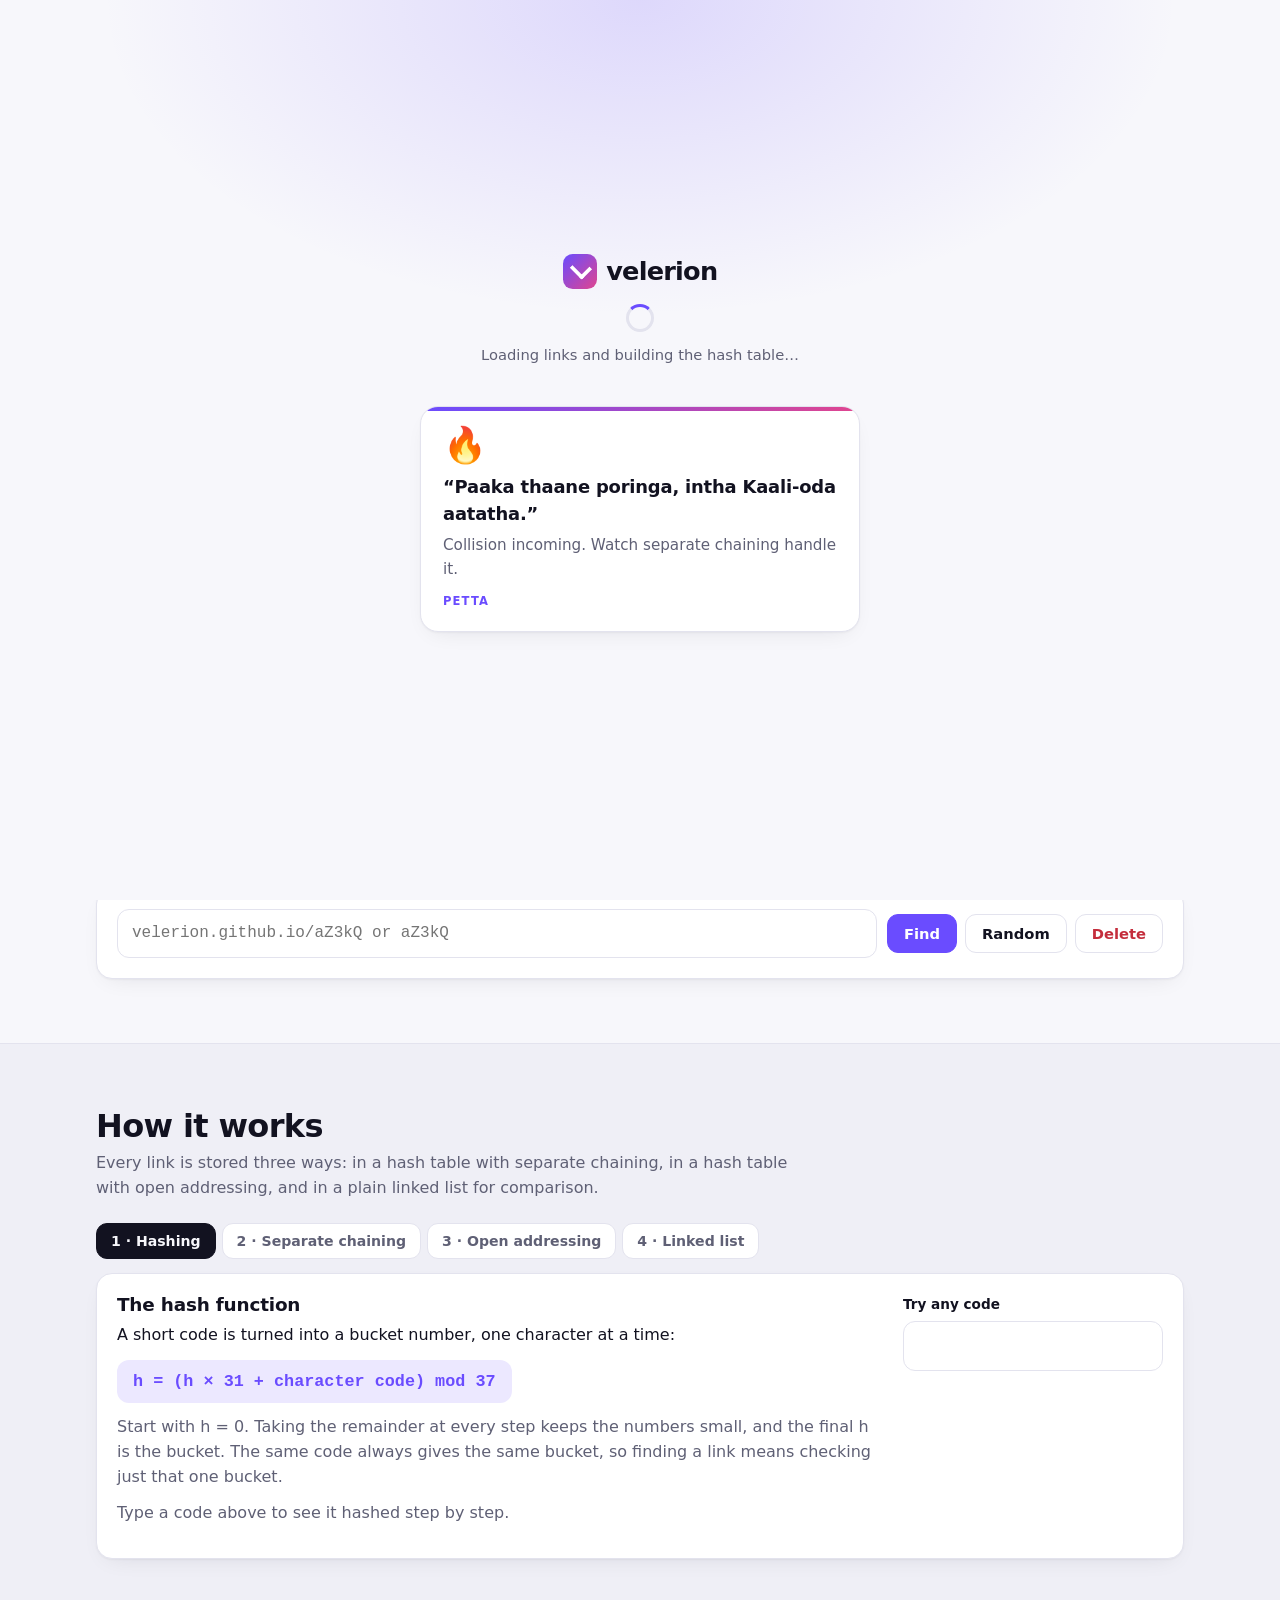
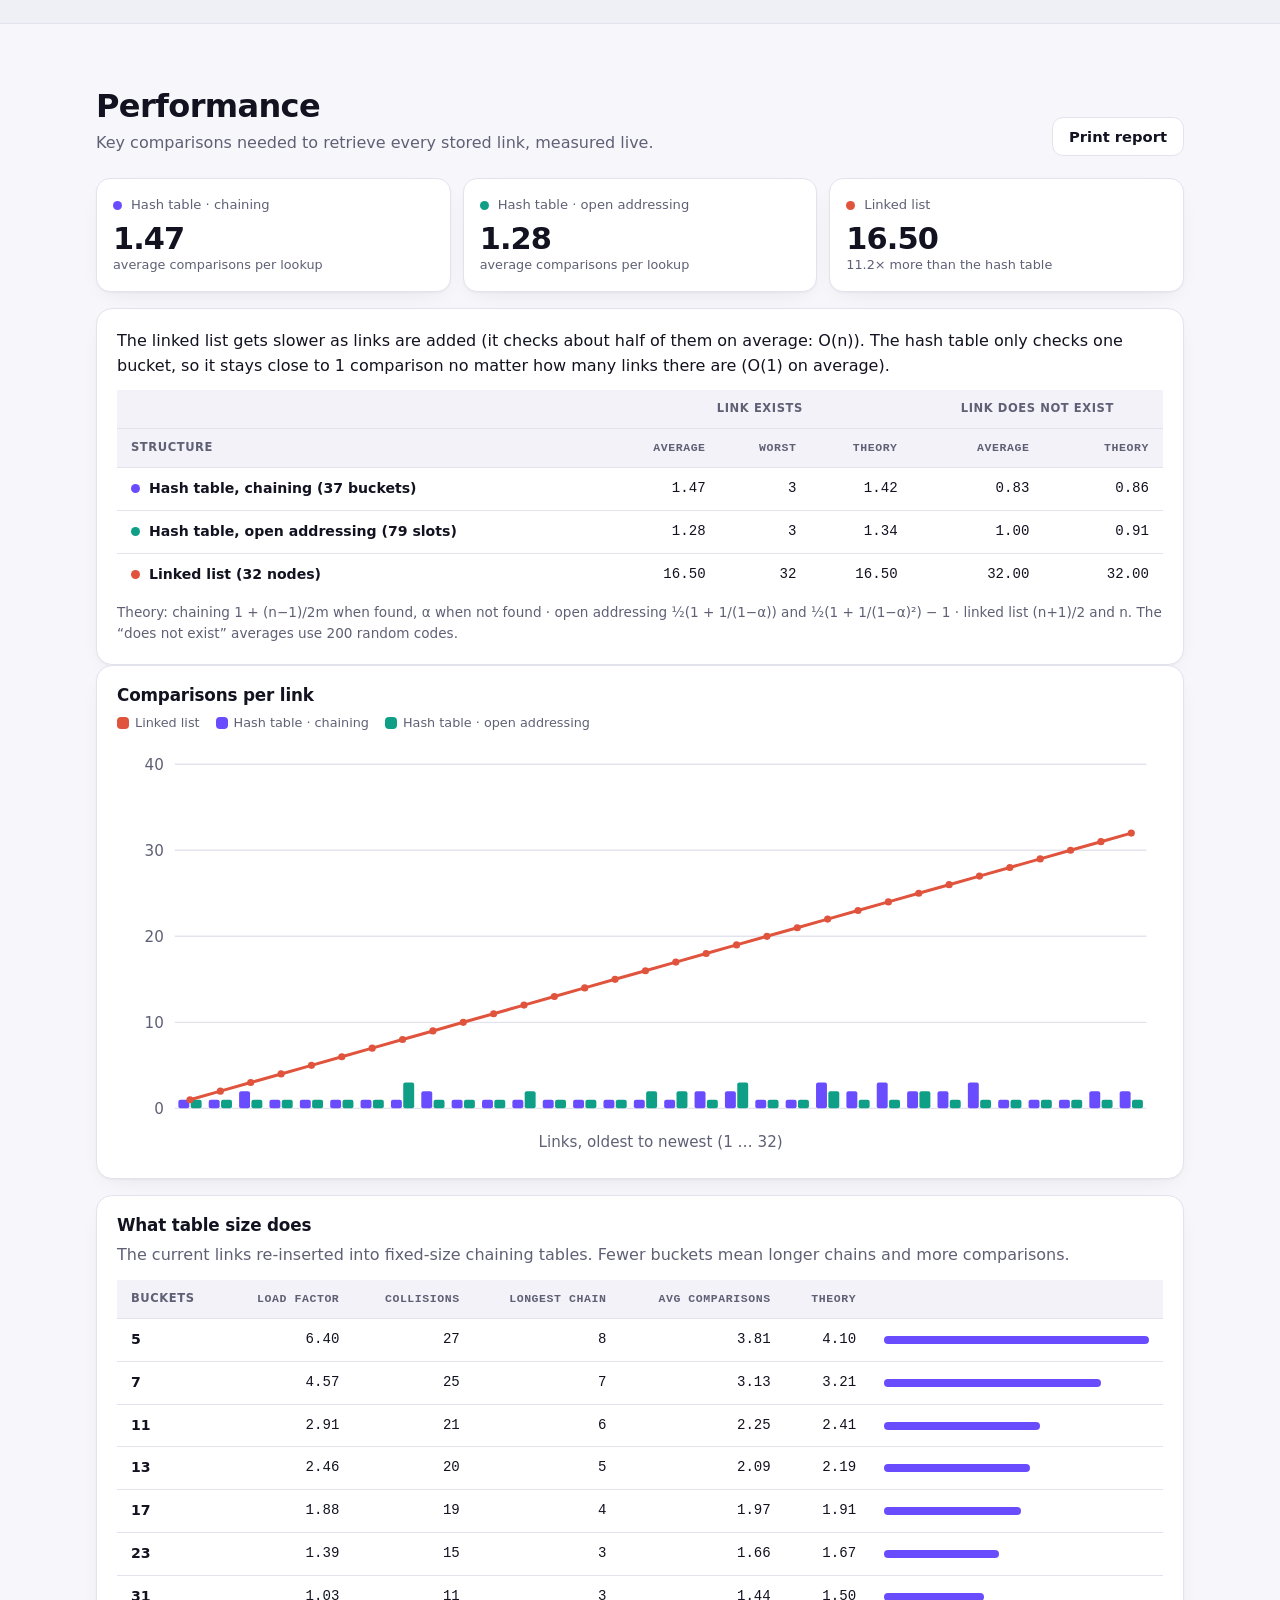
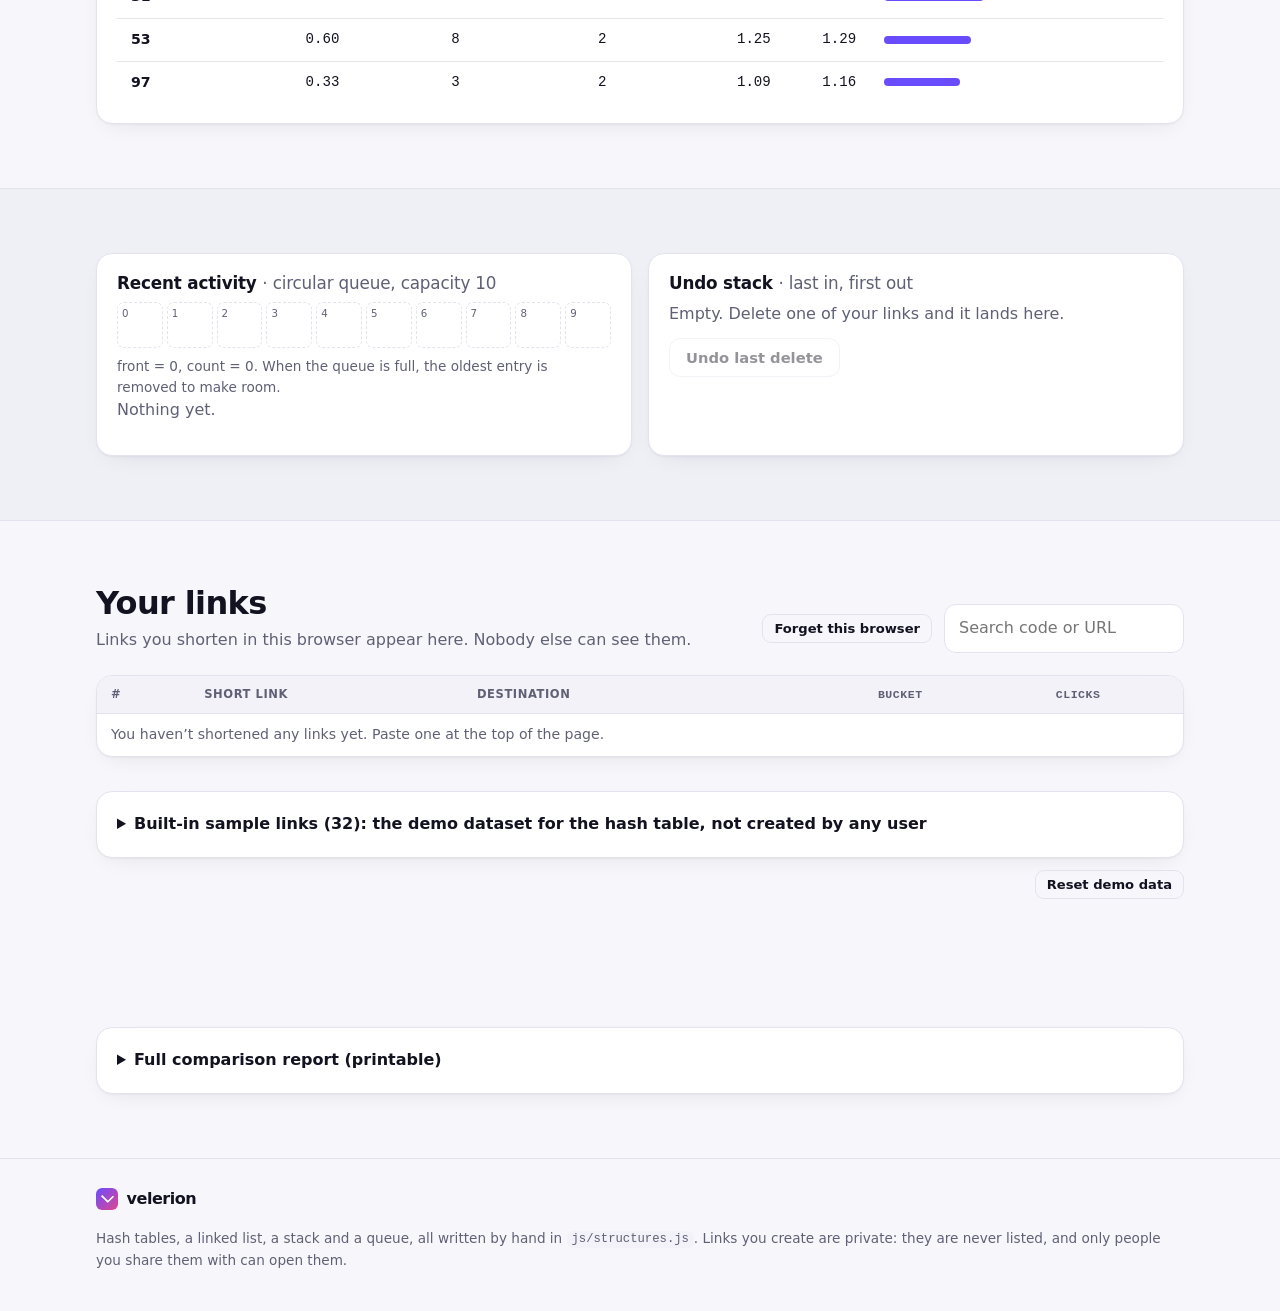
==== index.html @ 76ddf767 "Velerion: URL shortener built on a hand-written hash table Hash tables (chaining and open addressing" ====
<!doctype html>
<html lang="en">
<head>
  <meta charset="utf-8">
  <meta name="viewport" content="width=device-width, initial-scale=1">
  <meta http-equiv="Content-Security-Policy" content="default-src 'self'; script-src 'self'; style-src 'self'; img-src 'self' data:; font-src 'self'; connect-src 'self' https://*.supabase.co; base-uri 'none'; form-action 'none'; object-src 'none'; frame-src 'none'; manifest-src 'self'">
  <meta name="referrer" content="no-referrer">
  <title>Velerion · Short links, hashed in plain sight</title>
  <meta name="description" content="A free URL shortener built on a hand-written hash table. See every hash, collision and comparison as it happens.">
  <meta name="theme-color" content="#0d0d14">
  <meta property="og:title" content="Velerion · Short links, hashed in plain sight">
  <meta property="og:description" content="A URL shortener built on a hand-written hash table, with a linked-list baseline and live comparison counts.">
  <meta property="og:type" content="website">
  <link rel="icon" href="data:image/svg+xml,%3Csvg xmlns='http://www.w3.org/2000/svg' viewBox='0 0 32 32'%3E%3Crect width='32' height='32' rx='9' fill='%237c5cff'/%3E%3Cpath d='M9 10l7 13 7-13' stroke='white' stroke-width='3.2' fill='none' stroke-linecap='round' stroke-linejoin='round'/%3E%3C/svg%3E">
  <link rel="stylesheet" href="/css/style.css">
</head>
<body>
  <!-- Loading screen (first load) -->
  <div id="loader" class="screen">
    <div class="screen-inner">
      <div class="logo big"><span class="logo-mark" aria-hidden="true"></span>velerion</div>
      <div class="spinner" aria-hidden="true"></div>
      <p class="screen-status" id="loader-status">Loading links and building the hash table…</p>
      <div class="meme-slot" id="loader-meme"></div>
    </div>
  </div>

  <!-- Redirect screen (opened through a short link) -->
  <div id="redirect" class="screen" hidden>
    <div class="screen-inner">
      <div class="logo big"><span class="logo-mark" aria-hidden="true"></span>velerion</div>
      <p class="eyebrow" id="redirect-eyebrow">Looking up your link…</p>
      <h1 class="redirect-host" id="redirect-host"></h1>
      <p class="redirect-url" id="redirect-url"></p>
      <div class="progress" id="redirect-progress" hidden><span></span></div>
      <p class="redirect-stats" id="redirect-stats"></p>
      <div class="redirect-actions">
        <a id="redirect-go" class="btn primary" hidden rel="noopener noreferrer">Go now</a>
        <button id="redirect-stay" class="btn ghost" type="button">Cancel</button>
      </div>
      <div class="meme-slot" id="redirect-meme"></div>
    </div>
  </div>

  <a class="skip" href="#main">Skip to content</a>

  <header class="nav">
    <div class="wrap nav-inner">
      <a class="logo" href="#top" aria-label="Velerion home"><span class="logo-mark" aria-hidden="true"></span>velerion</a>
      <nav class="nav-links" aria-label="Sections">
        <a href="#lookup">Find</a>
        <a href="#inside">How it works</a>
        <a href="#performance">Performance</a>
        <a href="#links">Your links</a>
      </nav>
      <span id="mode-badge" class="pill"></span>
    </div>
  </header>

  <main id="main">
    <section class="hero" id="top">
      <div class="wrap hero-inner">
        <p class="eyebrow">Free URL shortener · DSA Micro Project 02</p>
        <h1>Short links,<br><span class="grad">hashed in plain sight.</span></h1>
        <p class="lede">Paste a long URL to get a short one. Then see exactly how a hand-written hash table stores it, resolves collisions and finds it again.</p>

        <form id="shorten-form" class="shortener" autocomplete="off" novalidate>
          <label class="sr-only" for="long-url">Long URL</label>
          <div class="shortener-row">
            <input id="long-url" type="url" inputmode="url" placeholder="Paste a long link, e.g. https://example.com/a/very/long/path" maxlength="2048" required>
            <button class="btn primary lg" type="submit" id="shorten-btn">Shorten</button>
          </div>
          <details class="alias">
            <summary>Choose your own ending (optional)</summary>
            <div class="alias-row">
              <span class="alias-prefix" id="alias-prefix">velerion.github.io/</span>
              <label class="sr-only" for="alias">Custom ending</label>
              <input id="alias" type="text" placeholder="my-link" maxlength="24" spellcheck="false">
            </div>
            <p class="hint">Letters, numbers, “-” and “_”, up to 24 characters.</p>
          </details>
        </form>

        <div id="result" class="result" hidden></div>
        <div class="stats" id="stats"></div>
      </div>
    </section>

    <section class="section" id="lookup">
      <div class="wrap">
        <div class="section-head">
          <h2>Find or delete a link</h2>
          <p>Paste a short link or just its code. All three data structures search for it, and each one's comparison count is shown. You can delete only links created in this browser.</p>
        </div>
        <form id="lookup-form" class="card lookup" autocomplete="off" novalidate>
          <label class="sr-only" for="lookup-code">Short link or code</label>
          <input id="lookup-code" type="text" placeholder="velerion.github.io/aZ3kQ or aZ3kQ" maxlength="200" spellcheck="false">
          <div class="lookup-actions">
            <button class="btn primary" type="submit">Find</button>
            <button class="btn" type="button" id="random-btn">Random</button>
            <button class="btn danger" type="button" id="delete-btn">Delete</button>
          </div>
        </form>
        <div id="lookup-result"></div>
      </div>
    </section>

    <section class="section alt" id="inside">
      <div class="wrap">
        <div class="section-head">
          <h2>How it works</h2>
          <p>Every link is stored three ways: in a hash table with separate chaining, in a hash table with open addressing, and in a plain linked list for comparison.</p>
        </div>

        <div class="tabs" role="tablist" aria-label="Data structures">
          <button class="tab" role="tab" type="button" data-view="hash" id="tab-hash">1 · Hashing</button>
          <button class="tab" role="tab" type="button" data-view="chain" id="tab-chain">2 · Separate chaining</button>
          <button class="tab" role="tab" type="button" data-view="open" id="tab-open">3 · Open addressing</button>
          <button class="tab" role="tab" type="button" data-view="list" id="tab-list">4 · Linked list</button>
        </div>

        <div class="card panel" id="panel-hash" role="tabpanel" aria-labelledby="tab-hash">
          <div class="explain">
            <div>
              <h3>The hash function</h3>
              <p>A short code is turned into a bucket number, one character at a time:</p>
              <p class="formula">h = (h × 31 + character code) mod <span id="formula-m">m</span></p>
              <p class="muted">Start with h = 0. Taking the remainder at every step keeps the numbers small, and the final h is the bucket. The same code always gives the same bucket, so finding a link means checking just that one bucket.</p>
            </div>
            <div class="try">
              <label for="hash-input">Try any code</label>
              <input id="hash-input" type="text" maxlength="24" spellcheck="false">
            </div>
          </div>
          <div id="hash-steps"></div>
        </div>

        <div class="card panel" id="panel-chain" role="tabpanel" aria-labelledby="tab-chain" hidden>
          <div class="panel-head">
            <div>
              <h3>Separate chaining</h3>
              <p class="muted">Each bucket is a small linked list. When two codes land in the same bucket (a <strong>collision</strong>), the new one is added to the end of that bucket's chain. <strong>Growth rule:</strong> when there are more links than buckets, the table doubles in size (to the next prime) and every link is re-hashed.</p>
            </div>
            <button class="btn" type="button" id="collide-btn">Force a collision</button>
          </div>
          <ul class="growth" id="chain-growth"></ul>
          <div id="chain-viz" class="chain-viz"></div>
        </div>

        <div class="card panel" id="panel-open" role="tabpanel" aria-labelledby="tab-open" hidden>
          <h3>Open addressing (linear probing)</h3>
          <p class="muted">One link per slot. If a code's home slot is taken, try the next slot, then the next, until one is free. A deleted slot keeps a <strong>tombstone</strong> so later searches don't stop early. <strong>Growth rule:</strong> once 70% of slots are used, the table doubles (to the next prime) and every link is re-inserted.</p>
          <ul class="growth" id="oa-growth"></ul>
          <div class="legend">
            <span><i class="sw sw-home"></i>in its home slot</span>
            <span><i class="sw sw-moved"></i>moved by a collision</span>
            <span><i class="sw sw-tomb"></i>tombstone</span>
            <span><i class="sw sw-path"></i>last search path</span>
          </div>
          <div id="oa-viz" class="oa-viz"></div>
        </div>

        <div class="card panel" id="panel-list" role="tabpanel" aria-labelledby="tab-list" hidden>
          <h3>Linked list (the baseline)</h3>
          <p class="muted">The same links in one chain, oldest first. There is no shortcut: a search starts at <code>head</code> and checks each node in turn, so the last link needs as many comparisons as there are links.</p>
          <div id="list-viz" class="list-viz"></div>
        </div>
      </div>
    </section>

    <section class="section" id="performance">
      <div class="wrap">
        <div class="section-head row-head">
          <div>
            <h2>Performance</h2>
            <p>Key comparisons needed to retrieve every stored link, measured live.</p>
          </div>
          <button class="btn" id="print-btn" type="button">Print report</button>
        </div>
        <div id="bench-summary"></div>
        <div class="card">
          <h3>Comparisons per link</h3>
          <div id="bench-chart" class="chart"></div>
        </div>
        <div class="card">
          <h3>What table size does</h3>
          <p class="muted">The current links re-inserted into fixed-size chaining tables. Fewer buckets mean longer chains and more comparisons.</p>
          <div id="bench-load"></div>
        </div>
      </div>
    </section>

    <section class="section alt" id="activity">
      <div class="wrap two-col">
        <div class="card">
          <h3>Recent activity <span class="muted">· circular queue, capacity 10</span></h3>
          <div id="queue-viz"></div>
        </div>
        <div class="card">
          <h3>Undo stack <span class="muted">· last in, first out</span></h3>
          <div id="stack-viz"></div>
          <button class="btn" type="button" id="undo-btn">Undo last delete</button>
        </div>
      </div>
    </section>

    <section class="section" id="links">
      <div class="wrap">
        <div class="section-head row-head">
          <div>
            <h2>Your links</h2>
            <p id="links-count"></p>
          </div>
          <div class="table-tools">
            <button class="btn small ghost" id="forget-btn" type="button">Forget this browser</button>
            <label class="sr-only" for="filter">Search your links</label>
            <input id="filter" type="search" placeholder="Search code or URL" maxlength="100">
          </div>
        </div>
        <div class="card flush"><div class="table-wrap"><table class="links" id="links-table"></table></div></div>
        <div class="pager" id="pager"></div>
        <details class="card samples" id="samples">
          <summary>Built-in sample links (<span id="samples-count">32</span>): the demo dataset for the hash table, not created by any user</summary>
          <p class="muted">The project needs at least 30 entries to show collisions, so the hash table starts with these public reference links. Other people's links are private and are never shown here.</p>
          <div class="table-wrap"><table class="links" id="samples-table"></table></div>
        </details>
        <div class="row end"><button class="btn small ghost" id="reset-btn" type="button" hidden>Reset demo data</button></div>
      </div>
    </section>

    <section class="section" id="report-section">
      <div class="wrap">
        <details id="report-details" class="card">
          <summary>Full comparison report (printable)</summary>
          <div id="report-body"></div>
        </details>
      </div>
    </section>
  </main>

  <footer class="footer">
    <div class="wrap footer-inner">
      <span class="logo small"><span class="logo-mark" aria-hidden="true"></span>velerion</span>
      <span class="muted">Hash tables, a linked list, a stack and a queue, all written by hand in <code>js/structures.js</code>. Links you create are private: they are never listed, and only people you share them with can open them.</span>
    </div>
  </footer>

  <div class="toasts" id="toasts" aria-live="polite"></div>

  <script src="/js/config.js"></script>
  <script src="/js/structures.js"></script>
  <script src="/js/seed.js"></script>
  <script src="/js/memes.js"></script>
  <script src="/js/storage.js"></script>
  <script src="/js/app.js"></script>
</body>
</html>
---- css/style.css ----
/* ------------------------------------------------------------------ */
/* Tokens                                                              */
/* ------------------------------------------------------------------ */
:root {
  --bg: #f7f7fb;
  --bg-alt: #efeff6;
  --surface: #ffffff;
  --surface-2: #f2f2f8;
  --border: #e3e3ee;
  --text: #121220;
  --muted: #5f6075;
  --accent: #6a4cff;
  --accent-2: #e0458f;
  --accent-soft: #ece8ff;
  --on-accent: #ffffff;
  --ok: #138a52;
  --ok-soft: #e3f6ec;
  --warn: #a35700;
  --warn-soft: #fff0da;
  --err: #c42d3c;
  --err-soft: #fde7ea;
  --c-chain: #6a4cff;
  --c-oa: #0e9f86;
  --c-list: #e0533d;
  --path: #f2b705;
  --path-soft: #fff6d2;
  --shadow: 0 1px 2px rgba(18, 18, 32, 0.04), 0 8px 24px -12px rgba(18, 18, 32, 0.12);
  --radius: 16px;
  --font: system-ui, -apple-system, 'Segoe UI', Roboto, 'Helvetica Neue', Arial, sans-serif;
  --mono: ui-monospace, 'Cascadia Code', 'SF Mono', Menlo, Consolas, monospace;
  color-scheme: light;
}

@media (prefers-color-scheme: dark) {
  :root:not([data-theme='light']) {
    --bg: #0d0d14;
    --bg-alt: #11111a;
    --surface: #16161f;
    --surface-2: #1d1d29;
    --border: #2a2a3a;
    --text: #ececf4;
    --muted: #9c9cb2;
    --accent: #8e75ff;
    --accent-2: #ff5fa8;
    --accent-soft: #241e45;
    --ok: #45c98a;
    --ok-soft: #13291f;
    --warn: #f3a640;
    --warn-soft: #2d2111;
    --err: #ff6b78;
    --err-soft: #341820;
    --c-chain: #8e75ff;
    --c-oa: #2fd1b3;
    --c-list: #ff7a63;
    --path: #f5c842;
    --path-soft: #332a0c;
    --shadow: 0 1px 2px rgba(0, 0, 0, 0.3), 0 10px 30px -14px rgba(0, 0, 0, 0.6);
    color-scheme: dark;
  }
}

:root[data-theme='dark'] {
  --bg: #0d0d14;
  --bg-alt: #11111a;
  --surface: #16161f;
  --surface-2: #1d1d29;
  --border: #2a2a3a;
  --text: #ececf4;
  --muted: #9c9cb2;
  --accent: #8e75ff;
  --accent-2: #ff5fa8;
  --accent-soft: #241e45;
  --ok: #45c98a;
  --ok-soft: #13291f;
  --warn: #f3a640;
  --warn-soft: #2d2111;
  --err: #ff6b78;
  --err-soft: #341820;
  --c-chain: #8e75ff;
  --c-oa: #2fd1b3;
  --c-list: #ff7a63;
  --path: #f5c842;
  --path-soft: #332a0c;
  --shadow: 0 1px 2px rgba(0, 0, 0, 0.3), 0 10px 30px -14px rgba(0, 0, 0, 0.6);
  color-scheme: dark;
}

/* ------------------------------------------------------------------ */
/* Base                                                                */
/* ------------------------------------------------------------------ */
* { box-sizing: border-box; }
html { scroll-behavior: smooth; scroll-padding-top: 72px; }
body { margin: 0; background: var(--bg); color: var(--text); font: 16px/1.55 var(--font); -webkit-font-smoothing: antialiased; }
a { color: var(--accent); text-underline-offset: 3px; }
code, .mono { font-family: var(--mono); font-size: 0.9em; }
code { background: var(--surface-2); padding: 0.1em 0.4em; border-radius: 6px; }
h1, h2, h3 { letter-spacing: -0.02em; line-height: 1.15; }
h2 { font-size: clamp(1.5rem, 3vw, 2rem); margin: 0 0 0.4rem; }
h3 { font-size: 1.05rem; margin: 0 0 0.5rem; letter-spacing: -0.01em; }
p { margin: 0 0 0.75rem; }
.muted { color: var(--muted); font-weight: 400; }
.hint { color: var(--muted); font-size: 0.85rem; margin: 0.4rem 0 0; }
.sr-only { position: absolute; width: 1px; height: 1px; padding: 0; margin: -1px; overflow: hidden; clip: rect(0 0 0 0); border: 0; }
.trunc { overflow: hidden; text-overflow: ellipsis; white-space: nowrap; }
[hidden] { display: none !important; }
:focus-visible { outline: 3px solid var(--accent); outline-offset: 2px; border-radius: 6px; }
.wrap { max-width: 1120px; margin: 0 auto; padding: 0 16px; }
.skip { position: absolute; left: -999px; top: 8px; background: var(--surface); padding: 8px 12px; border-radius: 8px; z-index: 100; }
.skip:focus { left: 8px; }

/* logo */
.logo { display: inline-flex; align-items: center; gap: 9px; font-weight: 800; font-size: 1.2rem; letter-spacing: -0.03em; color: var(--text); text-decoration: none; }
.logo.big { font-size: 1.6rem; }
.logo.small { font-size: 1rem; }
.logo-mark { width: 1.35em; height: 1.35em; border-radius: 0.38em; background: linear-gradient(135deg, var(--accent), var(--accent-2)); position: relative; flex: none; }
.logo-mark::after { content: ''; position: absolute; inset: 28% 26% 30%; border: solid #fff; border-width: 0 0.16em 0.16em 0; transform: rotate(45deg) translate(-10%, -18%); border-radius: 0 0 2px 0; }

/* buttons */
.btn {
  font: 600 0.92rem var(--font); padding: 10px 16px; border-radius: 11px; cursor: pointer; border: 1px solid var(--border);
  background: var(--surface); color: var(--text); text-decoration: none; display: inline-flex; align-items: center; justify-content: center;
  gap: 6px; transition: transform 0.08s ease, background 0.15s ease, border-color 0.15s ease; white-space: nowrap;
}
.btn:hover { border-color: color-mix(in srgb, var(--accent) 45%, var(--border)); }
.btn:active { transform: translateY(1px); }
.btn:disabled { opacity: 0.45; cursor: not-allowed; }
.btn.primary { background: var(--accent); border-color: var(--accent); color: var(--on-accent); }
.btn.primary:hover { filter: brightness(1.08); }
.btn.danger { color: var(--err); }
.btn.danger:hover { border-color: var(--err); background: var(--err-soft); }
.btn.ghost { background: transparent; }
.btn.lg { padding: 14px 24px; font-size: 1rem; border-radius: 13px; }
.btn.small { padding: 6px 11px; font-size: 0.82rem; border-radius: 9px; }
.btn.tiny { padding: 3px 9px; font-size: 0.76rem; border-radius: 7px; }
.btn.linkish { border: 0; background: none; color: var(--accent); padding: 4px 0; }

input[type='text'], input[type='url'], input[type='search'] {
  width: 100%; font: inherit; color: var(--text); background: var(--surface); border: 1px solid var(--border);
  border-radius: 12px; padding: 11px 14px; transition: border-color 0.15s, box-shadow 0.15s;
}
input:focus { outline: none; border-color: var(--accent); box-shadow: 0 0 0 4px var(--accent-soft); }
input[aria-invalid='true'] { border-color: var(--err); box-shadow: 0 0 0 4px var(--err-soft); }

.pill { font-size: 0.78rem; padding: 5px 11px; border-radius: 999px; background: var(--surface-2); color: var(--muted); white-space: nowrap; }
.pill.ok { background: var(--ok-soft); color: var(--ok); }
.pill.warn { background: var(--warn-soft); color: var(--warn); }

.card { background: var(--surface); border: 1px solid var(--border); border-radius: var(--radius); padding: 20px; box-shadow: var(--shadow); min-width: 0; }
.card + .card { margin-top: 16px; }
.card.flush { padding: 0; overflow: hidden; }

/* ------------------------------------------------------------------ */
/* Nav                                                                 */
/* ------------------------------------------------------------------ */
.nav { position: sticky; top: 0; z-index: 20; background: color-mix(in srgb, var(--bg) 82%, transparent); backdrop-filter: blur(12px); border-bottom: 1px solid var(--border); }
.nav-inner { display: flex; align-items: center; gap: 20px; height: 60px; }
.nav-links { display: flex; gap: 4px; margin-left: auto; }
.nav-links a { color: var(--muted); text-decoration: none; font-size: 0.9rem; font-weight: 500; padding: 6px 10px; border-radius: 8px; }
.nav-links a:hover { color: var(--text); background: var(--surface-2); }

/* ------------------------------------------------------------------ */
/* Hero                                                                */
/* ------------------------------------------------------------------ */
.hero { padding: clamp(40px, 8vw, 88px) 0 48px; background:
  radial-gradient(60% 50% at 15% 0%, color-mix(in srgb, var(--accent) 16%, transparent), transparent 70%),
  radial-gradient(50% 45% at 90% 10%, color-mix(in srgb, var(--accent-2) 12%, transparent), transparent 70%); }
.hero-inner { max-width: 860px; }
.eyebrow { text-transform: uppercase; letter-spacing: 0.12em; font-size: 0.74rem; font-weight: 700; color: var(--accent); margin-bottom: 14px; }
.hero h1 { font-size: clamp(2.3rem, 6.4vw, 4.2rem); margin: 0 0 18px; letter-spacing: -0.045em; line-height: 1.02; }
.grad { background: linear-gradient(100deg, var(--accent), var(--accent-2)); -webkit-background-clip: text; background-clip: text; color: transparent; }
.lede { font-size: clamp(1.02rem, 2vw, 1.18rem); color: var(--muted); max-width: 640px; margin-bottom: 28px; }

.shortener { background: var(--surface); border: 1px solid var(--border); border-radius: 20px; padding: 10px; box-shadow: var(--shadow); }
.shortener-row { display: flex; gap: 10px; }
.shortener-row input { border: 0; font-size: 1.05rem; padding: 14px 12px; background: transparent; box-shadow: none !important; }
.alias { padding: 4px 12px 8px; }
.alias summary { cursor: pointer; color: var(--muted); font-size: 0.88rem; width: fit-content; }
.alias-row { display: flex; align-items: center; margin-top: 10px; border: 1px solid var(--border); border-radius: 12px; overflow: hidden; background: var(--surface-2); }
.alias-prefix { padding: 0 4px 0 14px; color: var(--muted); font-family: var(--mono); font-size: 0.88rem; white-space: nowrap; }
.alias-row input { border: 0; border-radius: 0; background: var(--surface); font-family: var(--mono); }

.stats { display: grid; grid-template-columns: repeat(4, minmax(0, 1fr)); gap: 12px; margin-top: 28px; }
.stat { padding: 14px 16px; border-radius: 14px; background: color-mix(in srgb, var(--surface) 70%, transparent); border: 1px solid var(--border); }
.stat-value { font: 700 1.55rem/1.1 var(--font); letter-spacing: -0.03em; font-variant-numeric: tabular-nums; }
.stat-label { font-size: 0.8rem; color: var(--muted); margin-top: 4px; }

/* result */
.result { margin-top: 18px; border-radius: 18px; border: 1px solid color-mix(in srgb, var(--accent) 40%, var(--border)); background: var(--surface); box-shadow: var(--shadow); padding: 20px; animation: rise 0.35s ease; }
@keyframes rise { from { opacity: 0; transform: translateY(8px); } to { opacity: 1; transform: none; } }
.result-top { display: flex; align-items: center; gap: 12px; flex-wrap: wrap; }
.short-big { font: 700 clamp(1.15rem, 3vw, 1.5rem) var(--mono); color: var(--text); text-decoration: none; word-break: break-all; margin-right: auto; }
.short-big:hover { color: var(--accent); }
.dest { color: var(--muted); font-size: 0.9rem; margin: 6px 0 14px; }
.chips { display: flex; flex-wrap: wrap; gap: 8px; }
.chip { font-size: 0.8rem; padding: 5px 10px; border-radius: 999px; background: var(--surface-2); border: 1px solid var(--border); }
.chip.ok { background: var(--ok-soft); color: var(--ok); border-color: transparent; }
.chip.warn { background: var(--warn-soft); color: var(--warn); border-color: transparent; }
.chip.info { background: var(--accent-soft); color: var(--accent); border-color: transparent; }
.result-foot { margin-top: 12px; }

/* ------------------------------------------------------------------ */
/* Sections                                                            */
/* ------------------------------------------------------------------ */
.section { padding: 64px 0; }
.section.alt { background: var(--bg-alt); border-top: 1px solid var(--border); border-bottom: 1px solid var(--border); }
.section-head { margin-bottom: 22px; max-width: 720px; }
.section-head p { color: var(--muted); margin: 0; }
.row-head { display: flex; justify-content: space-between; align-items: flex-end; gap: 16px; flex-wrap: wrap; max-width: none; }
.row { display: flex; gap: 8px; flex-wrap: wrap; }
.row.end { justify-content: flex-end; margin-top: 12px; }

.lookup { display: flex; gap: 10px; flex-wrap: wrap; align-items: center; }
.lookup input { flex: 1 1 280px; font-family: var(--mono); }
.lookup-actions { display: flex; gap: 8px; flex-wrap: wrap; }

.lookup-card { margin-top: 16px; animation: rise 0.3s ease; }
.lookup-card .dest-link { font-weight: 600; word-break: break-all; }
.bars { display: grid; gap: 10px; margin: 16px 0; }
.bar-row { display: grid; grid-template-columns: 200px 1fr 44px; gap: 12px; align-items: center; font-size: 0.88rem; }
.bar-track { height: 12px; background: var(--surface-2); border-radius: 999px; overflow: hidden; }
.bar-fill { display: block; height: 100%; border-radius: 999px; min-width: 4px; transition: width 0.5s cubic-bezier(.2,.8,.2,1); }
.bar-value { text-align: right; font: 700 0.95rem var(--mono); }
.c-chain { background: var(--c-chain); }
.c-oa { background: var(--c-oa); }
.c-list { background: var(--c-list); }
.verdict { font-size: 0.95rem; }
.paths { margin-top: 8px; }
.paths summary { cursor: pointer; color: var(--muted); font-size: 0.88rem; }
.step { margin: 6px 0; font-size: 0.86rem; overflow-wrap: anywhere; }
.callout { border-radius: 10px; padding: 10px 14px; font-size: 0.9rem; background: var(--surface-2); margin-top: 12px; }
.callout.error { background: var(--err-soft); color: var(--err); }

/* tabs */
.tabs { display: flex; gap: 6px; flex-wrap: wrap; margin-bottom: 14px; }
.tab { border: 1px solid var(--border); background: var(--surface); padding: 9px 14px; border-radius: 11px; font: 600 0.88rem var(--font); color: var(--muted); cursor: pointer; }
.tab[aria-selected='true'] { background: var(--text); color: var(--bg); border-color: var(--text); }
.panel h3 { font-size: 1.15rem; }
.panel-head { display: flex; justify-content: space-between; gap: 16px; align-items: flex-start; flex-wrap: wrap; }
.panel-head > div { flex: 1 1 420px; }

/* hashing */
.explain { display: grid; grid-template-columns: 1fr 260px; gap: 24px; align-items: start; }
.formula { font: 600 1.05rem var(--mono); background: var(--accent-soft); color: var(--accent); padding: 12px 16px; border-radius: 12px; display: inline-block; }
.try label { display: block; font-size: 0.85rem; font-weight: 600; margin-bottom: 6px; }
.try input { font-family: var(--mono); font-size: 1.05rem; }
.hash-table { margin-top: 18px; }
.hash-table td, .hash-table th { font-family: var(--mono); }
.hash-final { display: flex; align-items: center; gap: 12px; flex-wrap: wrap; margin-top: 14px; font-size: 0.95rem; }
.big-index { font: 800 1.6rem var(--mono); color: var(--accent); }

/* growth log */
.growth { list-style: none; padding: 0; margin: 4px 0 14px; display: flex; flex-wrap: wrap; gap: 8px; }
.growth li { font-size: 0.8rem; background: var(--accent-soft); color: var(--accent); padding: 4px 10px; border-radius: 999px; }

/* chaining viz */
.chain-viz { display: grid; gap: 3px; max-height: 560px; overflow: auto; padding-right: 4px; }
.bucket { display: grid; grid-template-columns: 38px 1fr; align-items: center; gap: 8px; padding: 4px 8px; border-radius: 9px; }
.bucket.has-collision { background: var(--warn-soft); }
.bucket.active { box-shadow: inset 0 0 0 2px var(--accent); }
.bucket-idx { color: var(--muted); text-align: right; font: 0.8rem var(--mono); }
.chain, .list-viz { display: flex; flex-wrap: wrap; align-items: center; gap: 5px; min-width: 0; }
.node { font: 600 0.8rem var(--mono); padding: 4px 9px; border-radius: 8px; background: var(--surface); border: 1px solid var(--border); white-space: nowrap; }
.node.collided { border-color: color-mix(in srgb, var(--warn) 60%, var(--border)); }
.node.visited { background: var(--path-soft); border-color: var(--path); }
.node.target { background: var(--accent); border-color: var(--accent); color: var(--on-accent); animation: pop 0.45s ease; }
.node.more { color: var(--muted); font-weight: 400; }
@keyframes pop { 0% { transform: scale(0.7); } 70% { transform: scale(1.1); } 100% { transform: scale(1); } }
.arrow { color: var(--muted); font-size: 0.75rem; }
.null, .ptr { font: 0.78rem var(--mono); color: var(--muted); }
.ptr { font-weight: 700; color: var(--text); }

/* open addressing viz */
.oa-viz { display: grid; grid-template-columns: repeat(auto-fill, minmax(74px, 1fr)); gap: 5px; }
.slot { border: 1px dashed var(--border); border-radius: 9px; padding: 5px 7px; min-height: 54px; display: flex; flex-direction: column; font-size: 0.72rem; }
.slot.home { border: 1px solid var(--c-oa); background: color-mix(in srgb, var(--c-oa) 10%, var(--surface)); }
.slot.moved { border: 1px solid var(--warn); background: var(--warn-soft); }
.slot.tomb { background: var(--surface-2); color: var(--muted); }
.slot.visited { box-shadow: inset 0 0 0 2px var(--path); }
.slot.target { box-shadow: inset 0 0 0 2px var(--accent); }
.slot-idx { color: var(--muted); font-size: 0.68rem; }
.slot-key { font: 700 0.8rem var(--mono); }
.slot-sub { color: var(--warn); font-size: 0.66rem; }
.legend { display: flex; gap: 16px; flex-wrap: wrap; font-size: 0.8rem; color: var(--muted); margin: 4px 0 12px; }
.legend span { display: inline-flex; align-items: center; gap: 6px; }
.sw { width: 12px; height: 12px; border-radius: 4px; display: inline-block; }
.sw-home { background: color-mix(in srgb, var(--c-oa) 25%, var(--surface)); border: 1px solid var(--c-oa); }
.sw-moved { background: var(--warn-soft); border: 1px solid var(--warn); }
.sw-tomb { background: var(--surface-2); border: 1px dashed var(--muted); }
.sw-path { background: var(--path-soft); border: 2px solid var(--path); }

/* tables */
.table-wrap { overflow-x: auto; }
table { border-collapse: collapse; width: 100%; font-size: 0.88rem; }
th, td { padding: 10px 14px; border-bottom: 1px solid var(--border); text-align: left; }
thead th { font-size: 0.72rem; color: var(--muted); font-weight: 700; text-transform: uppercase; letter-spacing: 0.05em; background: var(--surface-2); }
tbody tr:last-child td, tbody tr:last-child th { border-bottom: 0; }
th.grp { text-align: center; }
.num { text-align: right; font-family: var(--mono); font-variant-numeric: tabular-nums; }
tbody th { font-weight: 600; white-space: nowrap; }
tr.current { background: var(--accent-soft); }
.dot { width: 9px; height: 9px; border-radius: 50%; display: inline-block; margin-right: 9px; }
.mini { width: 28%; }
.mini-bar { display: block; height: 8px; border-radius: 999px; }
.links td { vertical-align: middle; }
.url-cell { max-width: 380px; }
.actions { white-space: nowrap; text-align: right; }
.actions .btn + .btn { margin-left: 4px; }
.mine-tag { font-size: 0.68rem; font-weight: 700; color: var(--accent); background: var(--accent-soft); padding: 1px 6px; border-radius: 5px; margin-left: 6px; }
.table-tools { display: flex; gap: 12px; align-items: center; flex-wrap: wrap; }
.table-tools input[type='search'] { width: 240px; }
.check { display: inline-flex; gap: 6px; align-items: center; font-size: 0.88rem; color: var(--muted); cursor: pointer; }
.samples { margin-top: 20px; }
.samples > summary { cursor: pointer; font-weight: 600; }
.samples .table-wrap { margin-top: 12px; }
.pager { display: flex; justify-content: center; align-items: center; gap: 10px; margin-top: 14px; font-size: 0.88rem; color: var(--muted); }
.summary-grid { display: grid; grid-template-columns: repeat(3, minmax(0, 1fr)); gap: 12px; margin-bottom: 16px; }
.metric { background: var(--surface); border: 1px solid var(--border); border-radius: 14px; padding: 16px; box-shadow: var(--shadow); }
.metric .k { font-size: 0.82rem; color: var(--muted); display: flex; align-items: center; }
.metric .v { font: 800 1.9rem/1.1 var(--font); letter-spacing: -0.03em; margin-top: 6px; font-variant-numeric: tabular-nums; }
.metric .s { font-size: 0.8rem; color: var(--muted); }

/* chart */
.chart svg { width: 100%; height: auto; display: block; }
.chart .grid { stroke: var(--border); stroke-width: 1; }
.chart .axis { fill: var(--muted); font: 11px var(--font); }
.chart .f-chain { fill: var(--c-chain); }
.chart .f-oa { fill: var(--c-oa); }
.chart .l-list { fill: none; stroke: var(--c-list); stroke-width: 2.2; }
.chart .p-list { fill: var(--c-list); }
.chart .hit { fill: transparent; }
.chart .hit:hover { fill: var(--text); fill-opacity: 0.05; }

/* queue + stack */
.two-col { display: grid; grid-template-columns: 1fr 1fr; gap: 16px; }
.two-col .card + .card { margin-top: 0; }
.qring { display: grid; grid-template-columns: repeat(10, minmax(0, 1fr)); gap: 4px; margin-bottom: 8px; }
.qslot { border: 1px dashed var(--border); border-radius: 7px; height: 46px; display: flex; flex-direction: column; justify-content: space-between; padding: 3px 4px; font-size: 0.64rem; }
.qslot.full { border-style: solid; background: var(--accent-soft); border-color: color-mix(in srgb, var(--accent) 50%, var(--border)); }
.qslot.full.t-collision { background: var(--warn-soft); border-color: var(--warn); }
.qslot.full.t-delete { background: var(--err-soft); border-color: var(--err); }
.qidx { color: var(--muted); }
.qmark { font-weight: 700; color: var(--accent); }
.activity { list-style: none; padding: 0; margin: 0; display: grid; gap: 2px; font-size: 0.85rem; }
.activity li { display: flex; gap: 8px; align-items: baseline; padding: 6px 0; border-bottom: 1px solid var(--border); min-width: 0; overflow-wrap: anywhere; }
.activity .tag { font: 700 0.64rem var(--mono); text-transform: uppercase; padding: 2px 6px; border-radius: 5px; background: var(--surface-2); flex: none; }
.activity .t-collision .tag { background: var(--warn-soft); color: var(--warn); }
.activity .t-delete .tag { background: var(--err-soft); color: var(--err); }
.activity .time { margin-left: auto; color: var(--muted); font-size: 0.72rem; flex: none; }
.stack { display: flex; flex-direction: column; gap: 5px; margin-bottom: 12px; }
.stack-item { display: grid; grid-template-columns: auto 1fr auto; gap: 10px; align-items: center; padding: 8px 12px; border: 1px solid var(--border); border-radius: 10px; font-size: 0.85rem; min-width: 0; }
.stack-item:first-child { border-color: var(--accent); background: var(--accent-soft); }
.top { font: 700 0.66rem var(--mono); color: var(--accent); text-transform: uppercase; }

/* report */
details.card > summary { cursor: pointer; font-weight: 700; }
.collisions { font: 0.84rem var(--mono); columns: 2; }

.footer { border-top: 1px solid var(--border); padding: 28px 0 40px; font-size: 0.85rem; }
.footer-inner { display: flex; gap: 16px; align-items: center; flex-wrap: wrap; }

/* ------------------------------------------------------------------ */
/* Loading + redirect screens, memes                                   */
/* ------------------------------------------------------------------ */
.screen { position: fixed; inset: 0; z-index: 60; background:
  radial-gradient(60% 50% at 50% 0%, color-mix(in srgb, var(--accent) 18%, transparent), transparent 70%), var(--bg);
  display: grid; place-items: center; padding: 16px; overflow: auto; transition: opacity 0.3s ease; }
.screen.leaving { opacity: 0; pointer-events: none; }
.screen-inner { width: 100%; max-width: 520px; text-align: center; display: flex; flex-direction: column; align-items: center; gap: 12px; }
.screen-status { color: var(--muted); font-size: 0.92rem; margin: 0; }
.spinner { width: 28px; height: 28px; border-radius: 50%; border: 3px solid var(--border); border-top-color: var(--accent); animation: spin 0.8s linear infinite; }
@keyframes spin { to { transform: rotate(360deg); } }
.redirect-host { font-size: clamp(1.6rem, 6vw, 2.4rem); margin: 0; letter-spacing: -0.03em; word-break: break-all; }
.redirect-url { font: 0.82rem var(--mono); color: var(--muted); word-break: break-all; margin: 0; max-width: 100%; }
.redirect-stats { font-size: 0.88rem; color: var(--muted); margin: 0; }
.redirect-actions { display: flex; gap: 8px; justify-content: center; flex-wrap: wrap; }
.progress { width: 100%; max-width: 320px; height: 6px; border-radius: 999px; background: var(--surface-2); overflow: hidden; }
.progress span { display: block; height: 100%; width: 0; background: linear-gradient(90deg, var(--accent), var(--accent-2)); border-radius: 999px; }
.progress.run span { width: 100%; transition: width var(--dur, 2.5s) linear; }

.meme-slot { width: 100%; margin-top: 12px; min-height: 170px; }
.meme { border-radius: 18px; padding: 20px 22px; background: var(--surface); border: 1px solid var(--border); box-shadow: var(--shadow); text-align: left; animation: rise 0.4s ease; position: relative; overflow: hidden; }
.meme::before { content: ''; position: absolute; inset: 0 0 auto; height: 4px; background: linear-gradient(90deg, var(--accent), var(--accent-2)); }
.meme-emoji { font-size: 2.2rem; line-height: 1; }
.meme-quote { font-weight: 800; font-size: 1.12rem; letter-spacing: -0.01em; margin: 10px 0 6px; }
.meme-caption { color: var(--muted); font-size: 0.95rem; margin: 0; }
.meme-movie { margin-top: 12px; font-size: 0.72rem; text-transform: uppercase; letter-spacing: 0.1em; font-weight: 700; color: var(--accent); }
.meme img { width: 100%; border-radius: 12px; display: block; margin-bottom: 10px; }

/* toasts */
.toasts { position: fixed; bottom: 16px; left: 50%; transform: translateX(-50%); z-index: 80; display: flex; flex-direction: column; gap: 8px; width: min(440px, calc(100% - 32px)); }
.toast { display: flex; align-items: center; gap: 12px; background: var(--text); color: var(--bg); padding: 12px 16px; border-radius: 12px; font-size: 0.9rem; box-shadow: 0 12px 30px -10px rgba(0,0,0,0.45); animation: rise 0.25s ease; }
.toast.error { background: var(--err); color: #fff; }
.toast button { margin-left: auto; background: none; border: 0; color: inherit; font: 700 0.88rem var(--font); cursor: pointer; text-decoration: underline; text-underline-offset: 3px; }

/* ------------------------------------------------------------------ */
/* Responsive                                                          */
/* ------------------------------------------------------------------ */
@media (max-width: 860px) {
  .nav-links { display: none; }
  .nav-inner { justify-content: space-between; }
  .stats { grid-template-columns: repeat(2, minmax(0, 1fr)); }
  .two-col, .explain, .summary-grid { grid-template-columns: 1fr; }
  .bar-row { grid-template-columns: 120px 1fr 36px; }
  .collisions { columns: 1; }
  .section { padding: 48px 0; }
}

@media (max-width: 560px) {
  .shortener-row { flex-direction: column; }
  .shortener-row .btn { width: 100%; }
  .qring { grid-template-columns: repeat(5, minmax(0, 1fr)); }
  .table-tools, .table-tools input[type='search'] { width: 100%; }
  .alias-prefix { font-size: 0.78rem; }
  .pill { display: none; }
  .url-cell { max-width: 180px; }
}

@media (prefers-reduced-motion: reduce) {
  *, *::before, *::after { animation: none !important; transition: none !important; scroll-behavior: auto !important; }
}

@media print {
  body { background: #fff; color: #000; }
  .nav, main > section:not(#report-section), .footer, .screen, .toasts, .skip { display: none !important; }
  details.card { border: 0; box-shadow: none; padding: 0; }
  details.card > summary { display: none; }
  .table-wrap { overflow: visible; }
  tr { break-inside: avoid; }
}
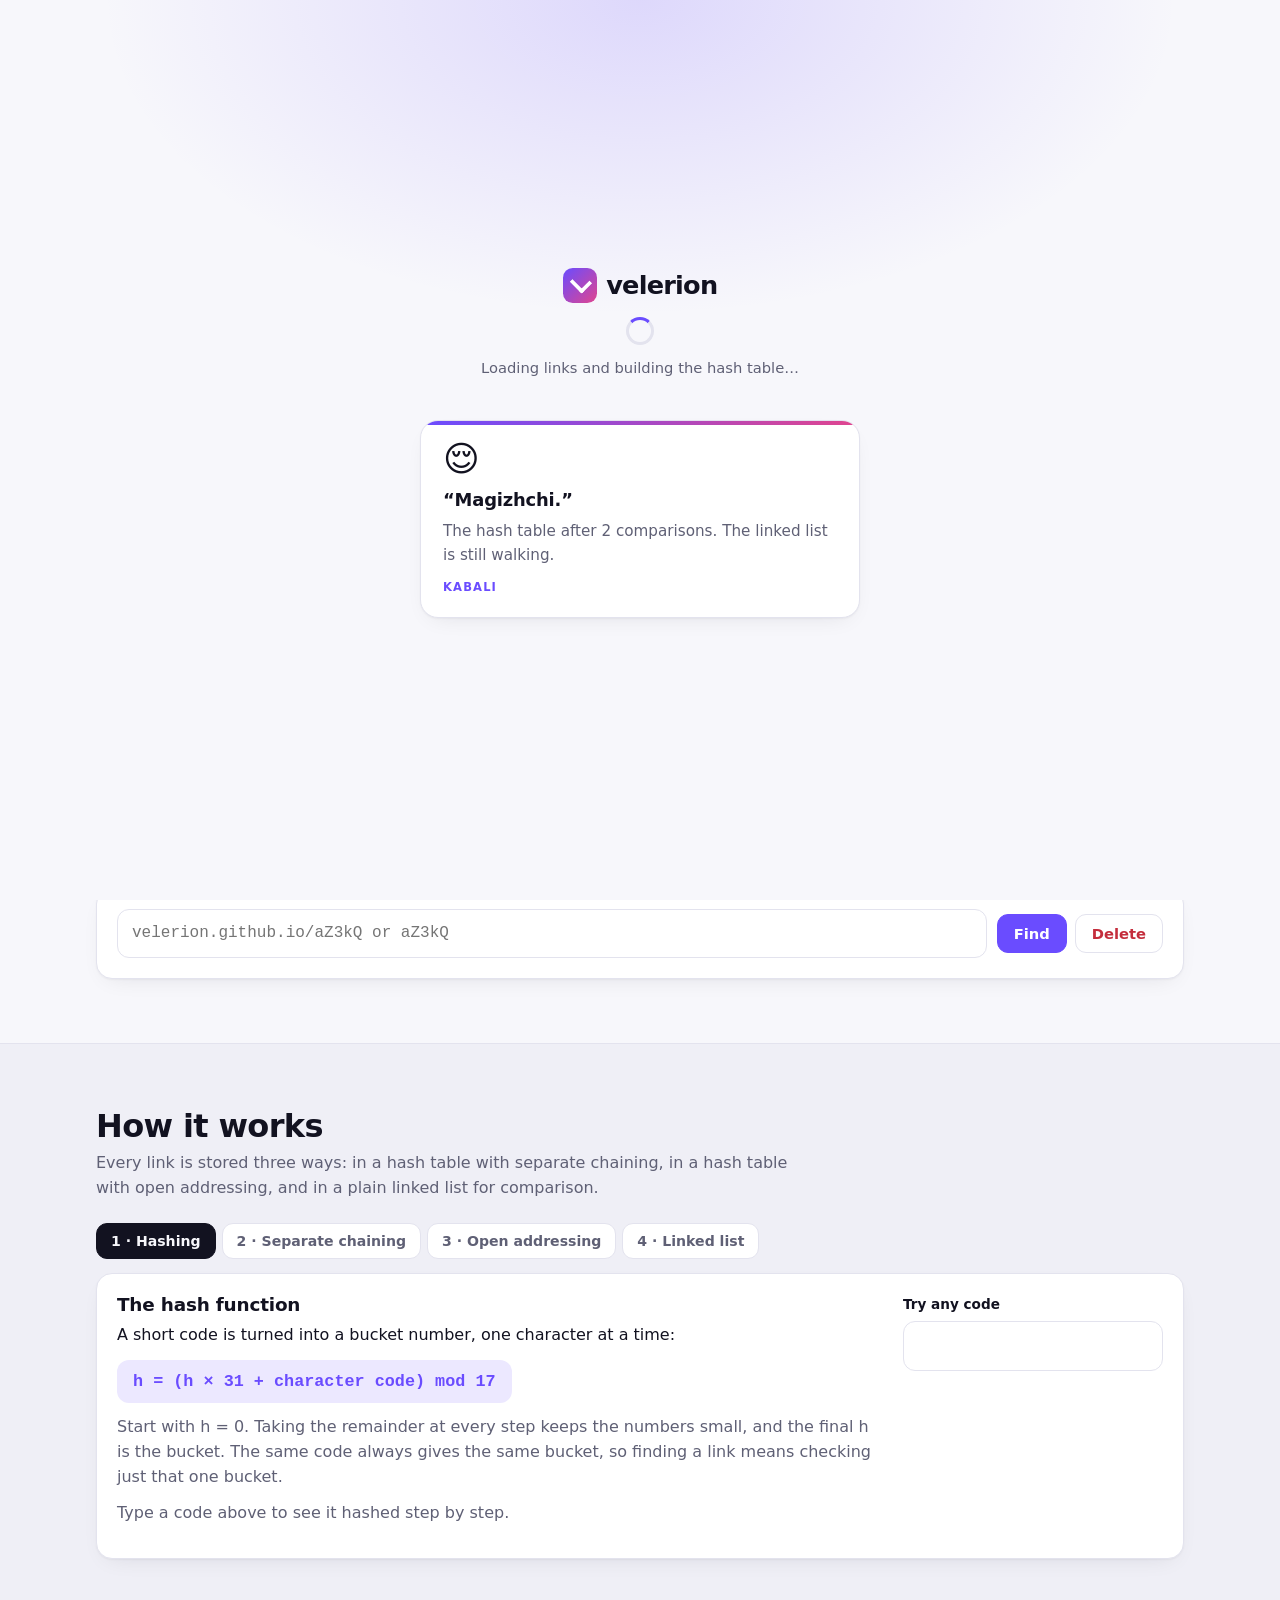
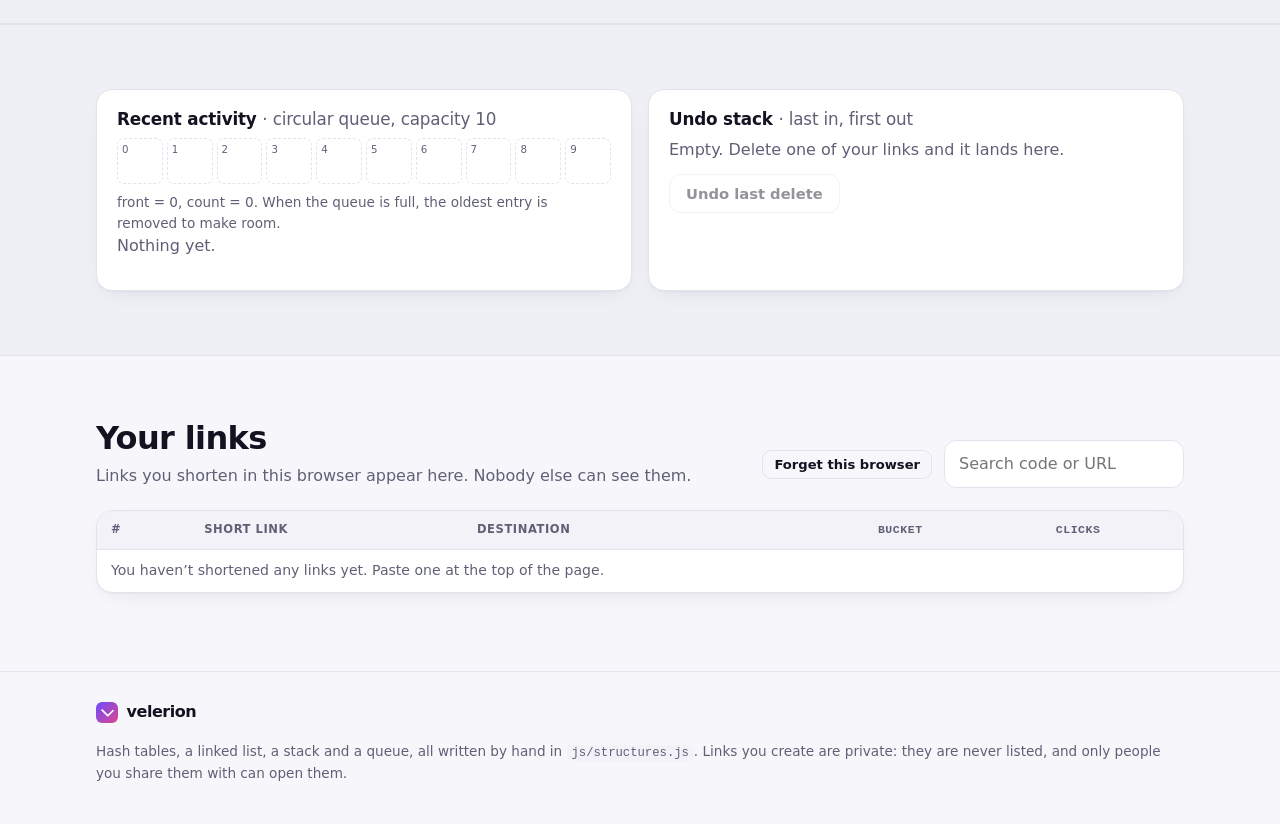
==== commit a1fd95f2: "Remove sample links, performance section and random lookup from the site The 32 sample URLs now live" ====
--- a/index.html
+++ b/index.html
@@ -50,7 +50,6 @@
       <nav class="nav-links" aria-label="Sections">
         <a href="#lookup">Find</a>
         <a href="#inside">How it works</a>
-        <a href="#performance">Performance</a>
         <a href="#links">Your links</a>
       </nav>
       <span id="mode-badge" class="pill"></span>
@@ -97,7 +96,6 @@
           <input id="lookup-code" type="text" placeholder="velerion.github.io/aZ3kQ or aZ3kQ" maxlength="200" spellcheck="false">
           <div class="lookup-actions">
             <button class="btn primary" type="submit">Find</button>
-            <button class="btn" type="button" id="random-btn">Random</button>
             <button class="btn danger" type="button" id="delete-btn">Delete</button>
           </div>
         </form>
@@ -168,28 +166,6 @@
       </div>
     </section>
 
-    <section class="section" id="performance">
-      <div class="wrap">
-        <div class="section-head row-head">
-          <div>
-            <h2>Performance</h2>
-            <p>Key comparisons needed to retrieve every stored link, measured live.</p>
-          </div>
-          <button class="btn" id="print-btn" type="button">Print report</button>
-        </div>
-        <div id="bench-summary"></div>
-        <div class="card">
-          <h3>Comparisons per link</h3>
-          <div id="bench-chart" class="chart"></div>
-        </div>
-        <div class="card">
-          <h3>What table size does</h3>
-          <p class="muted">The current links re-inserted into fixed-size chaining tables. Fewer buckets mean longer chains and more comparisons.</p>
-          <div id="bench-load"></div>
-        </div>
-      </div>
-    </section>
-
     <section class="section alt" id="activity">
       <div class="wrap two-col">
         <div class="card">
@@ -219,23 +195,9 @@
         </div>
         <div class="card flush"><div class="table-wrap"><table class="links" id="links-table"></table></div></div>
         <div class="pager" id="pager"></div>
-        <details class="card samples" id="samples">
-          <summary>Built-in sample links (<span id="samples-count">32</span>): the demo dataset for the hash table, not created by any user</summary>
-          <p class="muted">The project needs at least 30 entries to show collisions, so the hash table starts with these public reference links. Other people's links are private and are never shown here.</p>
-          <div class="table-wrap"><table class="links" id="samples-table"></table></div>
-        </details>
-        <div class="row end"><button class="btn small ghost" id="reset-btn" type="button" hidden>Reset demo data</button></div>
-      </div>
-    </section>
-
-    <section class="section" id="report-section">
-      <div class="wrap">
-        <details id="report-details" class="card">
-          <summary>Full comparison report (printable)</summary>
-          <div id="report-body"></div>
-        </details>
-      </div>
-    </section>
+      </div>
+    </section>
+
   </main>
 
   <footer class="footer">
@@ -249,7 +211,6 @@
 
   <script src="/js/config.js"></script>
   <script src="/js/structures.js"></script>
-  <script src="/js/seed.js"></script>
   <script src="/js/memes.js"></script>
   <script src="/js/storage.js"></script>
   <script src="/js/app.js"></script>
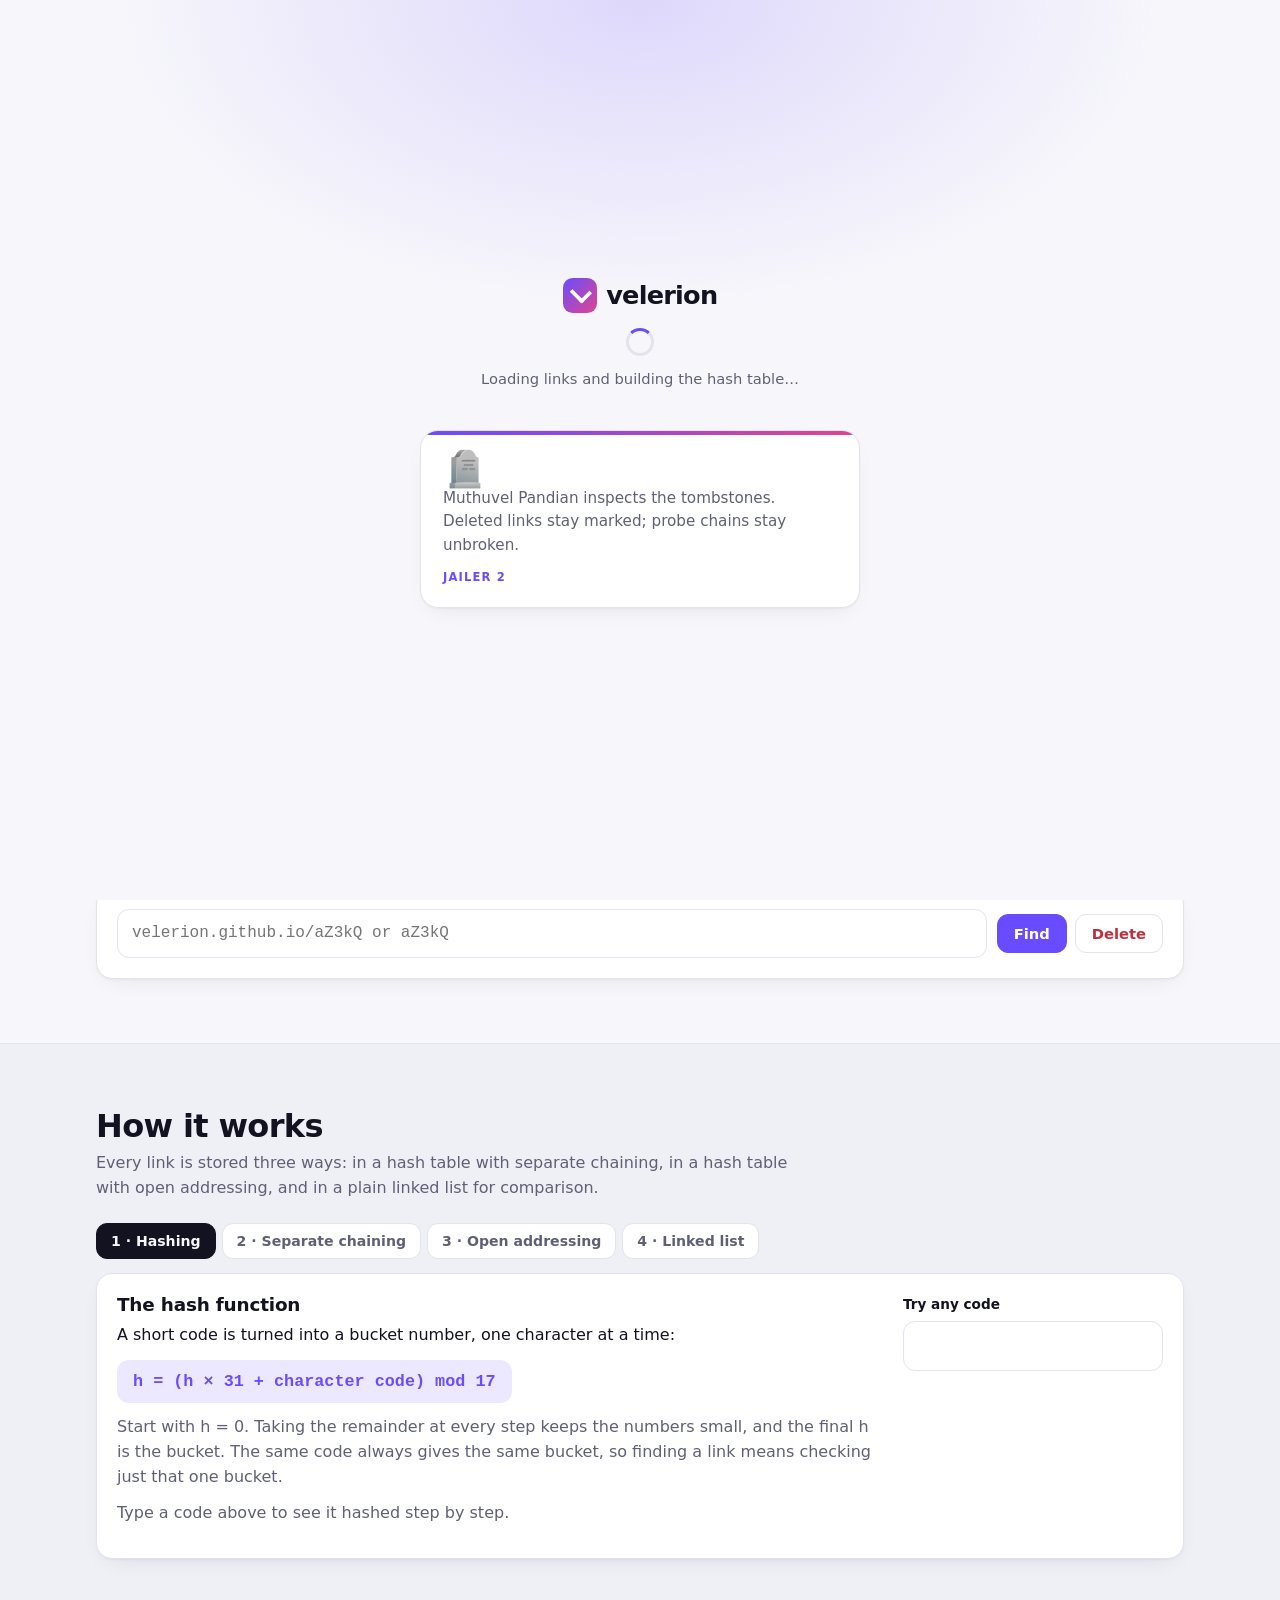
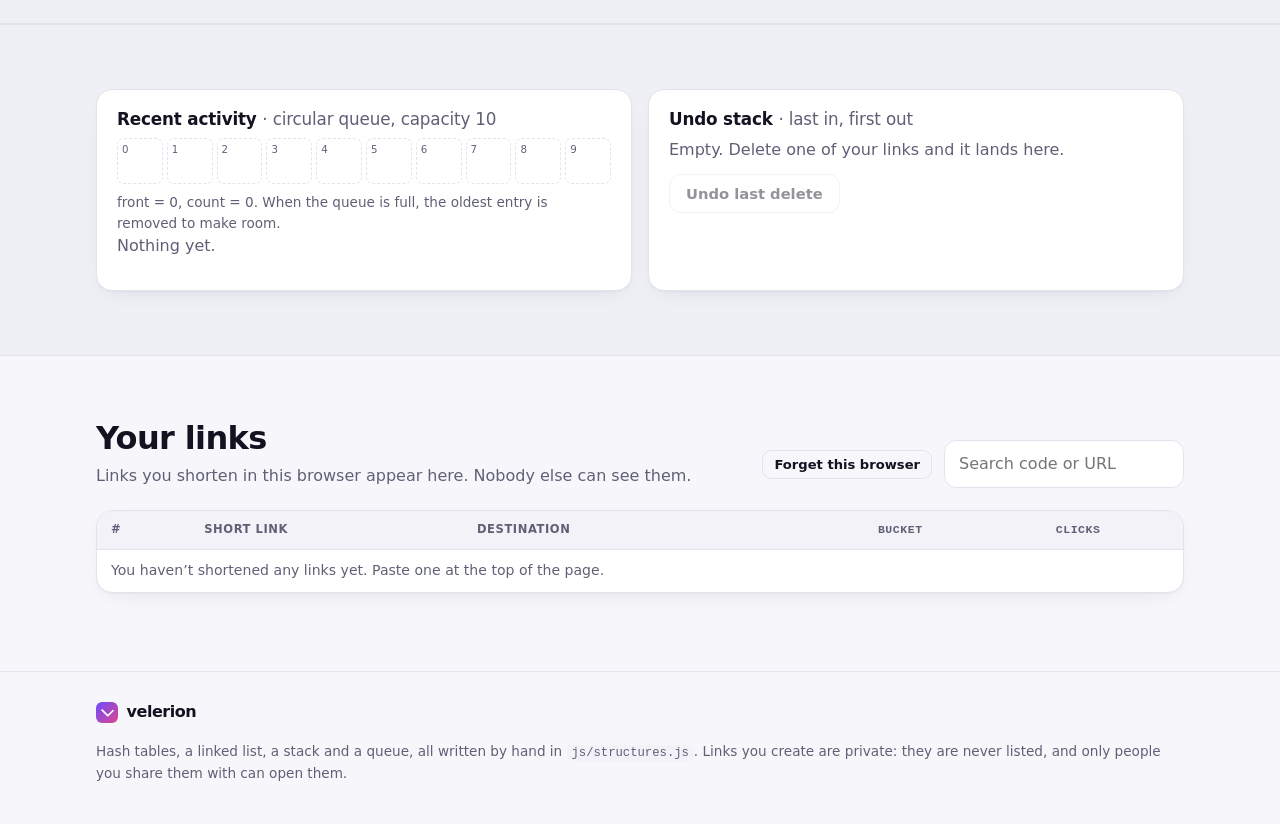
==== commit 58695482: "Add a switchable white-and-red theme Based on the clean design style: white surfaces, near-black tex" ====
--- a/index.html
+++ b/index.html
@@ -13,6 +13,7 @@
   <meta property="og:type" content="website">
   <link rel="icon" href="data:image/svg+xml,%3Csvg xmlns='http://www.w3.org/2000/svg' viewBox='0 0 32 32'%3E%3Crect width='32' height='32' rx='9' fill='%237c5cff'/%3E%3Cpath d='M9 10l7 13 7-13' stroke='white' stroke-width='3.2' fill='none' stroke-linecap='round' stroke-linejoin='round'/%3E%3C/svg%3E">
   <link rel="stylesheet" href="/css/style.css">
+  <script src="/js/theme.js"></script>
 </head>
 <body>
   <!-- Loading screen (first load) -->
@@ -52,6 +53,7 @@
         <a href="#inside">How it works</a>
         <a href="#links">Your links</a>
       </nav>
+      <button class="skin-toggle" id="skin-btn" type="button" aria-pressed="false" title="Switch colour theme"><span class="skin-dot" aria-hidden="true"></span><span id="skin-label">Red theme</span></button>
       <span id="mode-badge" class="pill"></span>
     </div>
   </header>
--- a/css/style.css
+++ b/css/style.css
@@ -27,6 +27,7 @@
   --shadow: 0 1px 2px rgba(18, 18, 32, 0.04), 0 8px 24px -12px rgba(18, 18, 32, 0.12);
   --radius: 16px;
   --font: system-ui, -apple-system, 'Segoe UI', Roboto, 'Helvetica Neue', Arial, sans-serif;
+  --display: var(--font);
   --mono: ui-monospace, 'Cascadia Code', 'SF Mono', Menlo, Consolas, monospace;
   color-scheme: light;
 }
@@ -94,7 +95,7 @@
 a { color: var(--accent); text-underline-offset: 3px; }
 code, .mono { font-family: var(--mono); font-size: 0.9em; }
 code { background: var(--surface-2); padding: 0.1em 0.4em; border-radius: 6px; }
-h1, h2, h3 { letter-spacing: -0.02em; line-height: 1.15; }
+h1, h2, h3 { font-family: var(--display); letter-spacing: -0.02em; line-height: 1.15; }
 h2 { font-size: clamp(1.5rem, 3vw, 2rem); margin: 0 0 0.4rem; }
 h3 { font-size: 1.05rem; margin: 0 0 0.5rem; letter-spacing: -0.01em; }
 p { margin: 0 0 0.75rem; }
@@ -109,7 +110,7 @@
 .skip:focus { left: 8px; }
 
 /* logo */
-.logo { display: inline-flex; align-items: center; gap: 9px; font-weight: 800; font-size: 1.2rem; letter-spacing: -0.03em; color: var(--text); text-decoration: none; }
+.logo { font-family: var(--display); display: inline-flex; align-items: center; gap: 9px; font-weight: 800; font-size: 1.2rem; letter-spacing: -0.03em; color: var(--text); text-decoration: none; }
 .logo.big { font-size: 1.6rem; }
 .logo.small { font-size: 1rem; }
 .logo-mark { width: 1.35em; height: 1.35em; border-radius: 0.38em; background: linear-gradient(135deg, var(--accent), var(--accent-2)); position: relative; flex: none; }
@@ -181,7 +182,7 @@
 
 .stats { display: grid; grid-template-columns: repeat(4, minmax(0, 1fr)); gap: 12px; margin-top: 28px; }
 .stat { padding: 14px 16px; border-radius: 14px; background: color-mix(in srgb, var(--surface) 70%, transparent); border: 1px solid var(--border); }
-.stat-value { font: 700 1.55rem/1.1 var(--font); letter-spacing: -0.03em; font-variant-numeric: tabular-nums; }
+.stat-value { font: 700 1.55rem/1.1 var(--display); letter-spacing: -0.03em; font-variant-numeric: tabular-nums; }
 .stat-label { font-size: 0.8rem; color: var(--muted); margin-top: 4px; }
 
 /* result */
@@ -419,6 +420,82 @@
   *, *::before, *::after { animation: none !important; transition: none !important; scroll-behavior: auto !important; }
 }
 
+/* ------------------------------------------------------------------ */
+/* Theme toggle                                                        */
+/* ------------------------------------------------------------------ */
+.skin-toggle {
+  margin-left: 8px; display: inline-flex; align-items: center; gap: 8px; padding: 6px 12px; min-height: 36px;
+  border-radius: 999px; border: 1px solid var(--border); background: var(--surface); color: var(--text);
+  font: 600 0.82rem var(--font); cursor: pointer; white-space: nowrap;
+}
+.skin-toggle:hover { border-color: var(--accent); }
+.skin-dot { width: 12px; height: 12px; border-radius: 50%; background: #DC2626; box-shadow: 0 0 0 2px #FFFFFF, 0 0 0 3px #DC2626; }
+[data-skin='red'] .skin-dot { background: #6A4CFF; box-shadow: 0 0 0 2px #FFFFFF, 0 0 0 3px #6A4CFF; }
+
+/* ------------------------------------------------------------------ */
+/* White and red theme (data-skin="red")                                */
+/* Based on the "clean" design style: white surfaces, near-black text,  */
+/* one red accent, 8px corners, Poppins / Roboto / Inconsolata.          */
+/* ------------------------------------------------------------------ */
+@font-face { font-family: 'Poppins'; font-style: normal; font-weight: 600; font-display: swap; src: url('/fonts/poppins-600.woff2') format('woff2'); }
+@font-face { font-family: 'Poppins'; font-style: normal; font-weight: 700; font-display: swap; src: url('/fonts/poppins-700.woff2') format('woff2'); }
+@font-face { font-family: 'Poppins'; font-style: normal; font-weight: 800; font-display: swap; src: url('/fonts/poppins-800.woff2') format('woff2'); }
+@font-face { font-family: 'Roboto'; font-style: normal; font-weight: 400 700; font-display: swap; src: url('/fonts/roboto.woff2') format('woff2'); }
+@font-face { font-family: 'Inconsolata'; font-style: normal; font-weight: 500 700; font-display: swap; src: url('/fonts/inconsolata.woff2') format('woff2'); }
+
+:root[data-skin='red'] {
+  --bg: #FFFFFF;
+  --bg-alt: #F9FAFB;
+  --surface: #FFFFFF;
+  --surface-2: #F3F4F6;
+  --border: #E5E7EB;
+  --text: #111827;
+  --muted: #4B5563;
+  --accent: #DC2626;
+  --accent-2: #B91C1C;
+  --accent-soft: #FEF2F2;
+  --on-accent: #FFFFFF;
+  --ok: #15803D;
+  --ok-soft: #F0FDF4;
+  --warn: #B45309;
+  --warn-soft: #FFFBEB;
+  --err: #B91C1C;
+  --err-soft: #FEF2F2;
+  --c-chain: #DC2626;
+  --c-oa: #1F2937;
+  --c-list: #9CA3AF;
+  --path: #D97706;
+  --path-soft: #FFFBEB;
+  --shadow: 0 1px 2px rgba(17, 24, 39, 0.06), 0 4px 12px -6px rgba(17, 24, 39, 0.10);
+  --radius: 8px;
+  --font: 'Roboto', system-ui, -apple-system, 'Segoe UI', Arial, sans-serif;
+  --display: 'Poppins', 'Segoe UI', system-ui, sans-serif;
+  --mono: 'Inconsolata', ui-monospace, Consolas, monospace;
+  color-scheme: light;
+}
+[data-skin='red'] .hero,
+[data-skin='red'] .screen { background: var(--bg); }
+[data-skin='red'] .hero { border-bottom: 1px solid var(--border); }
+[data-skin='red'] .hero h1 { letter-spacing: -0.03em; }
+[data-skin='red'] .grad { background: none; color: var(--accent); -webkit-text-fill-color: currentColor; }
+[data-skin='red'] .eyebrow { color: var(--accent); }
+[data-skin='red'] .logo-mark,
+[data-skin='red'] .progress span,
+[data-skin='red'] .meme::before { background: var(--accent); }
+[data-skin='red'] .btn,
+[data-skin='red'] .tab,
+[data-skin='red'] input[type='text'],
+[data-skin='red'] input[type='url'],
+[data-skin='red'] input[type='search'],
+[data-skin='red'] .alias-row { border-radius: 8px; }
+[data-skin='red'] .shortener { border-radius: 12px; box-shadow: var(--shadow); }
+[data-skin='red'] .result { border-radius: 12px; border-color: var(--accent); }
+[data-skin='red'] .tab[aria-selected='true'] { background: var(--accent); border-color: var(--accent); color: var(--on-accent); }
+[data-skin='red'] .stat { background: var(--surface); }
+[data-skin='red'] .section.alt { background: var(--bg-alt); }
+[data-skin='red'] code,
+[data-skin='red'] .mono { font-size: 0.95em; }
+
 @media print {
   body { background: #fff; color: #000; }
   .nav, main > section:not(#report-section), .footer, .screen, .toasts, .skip { display: none !important; }
